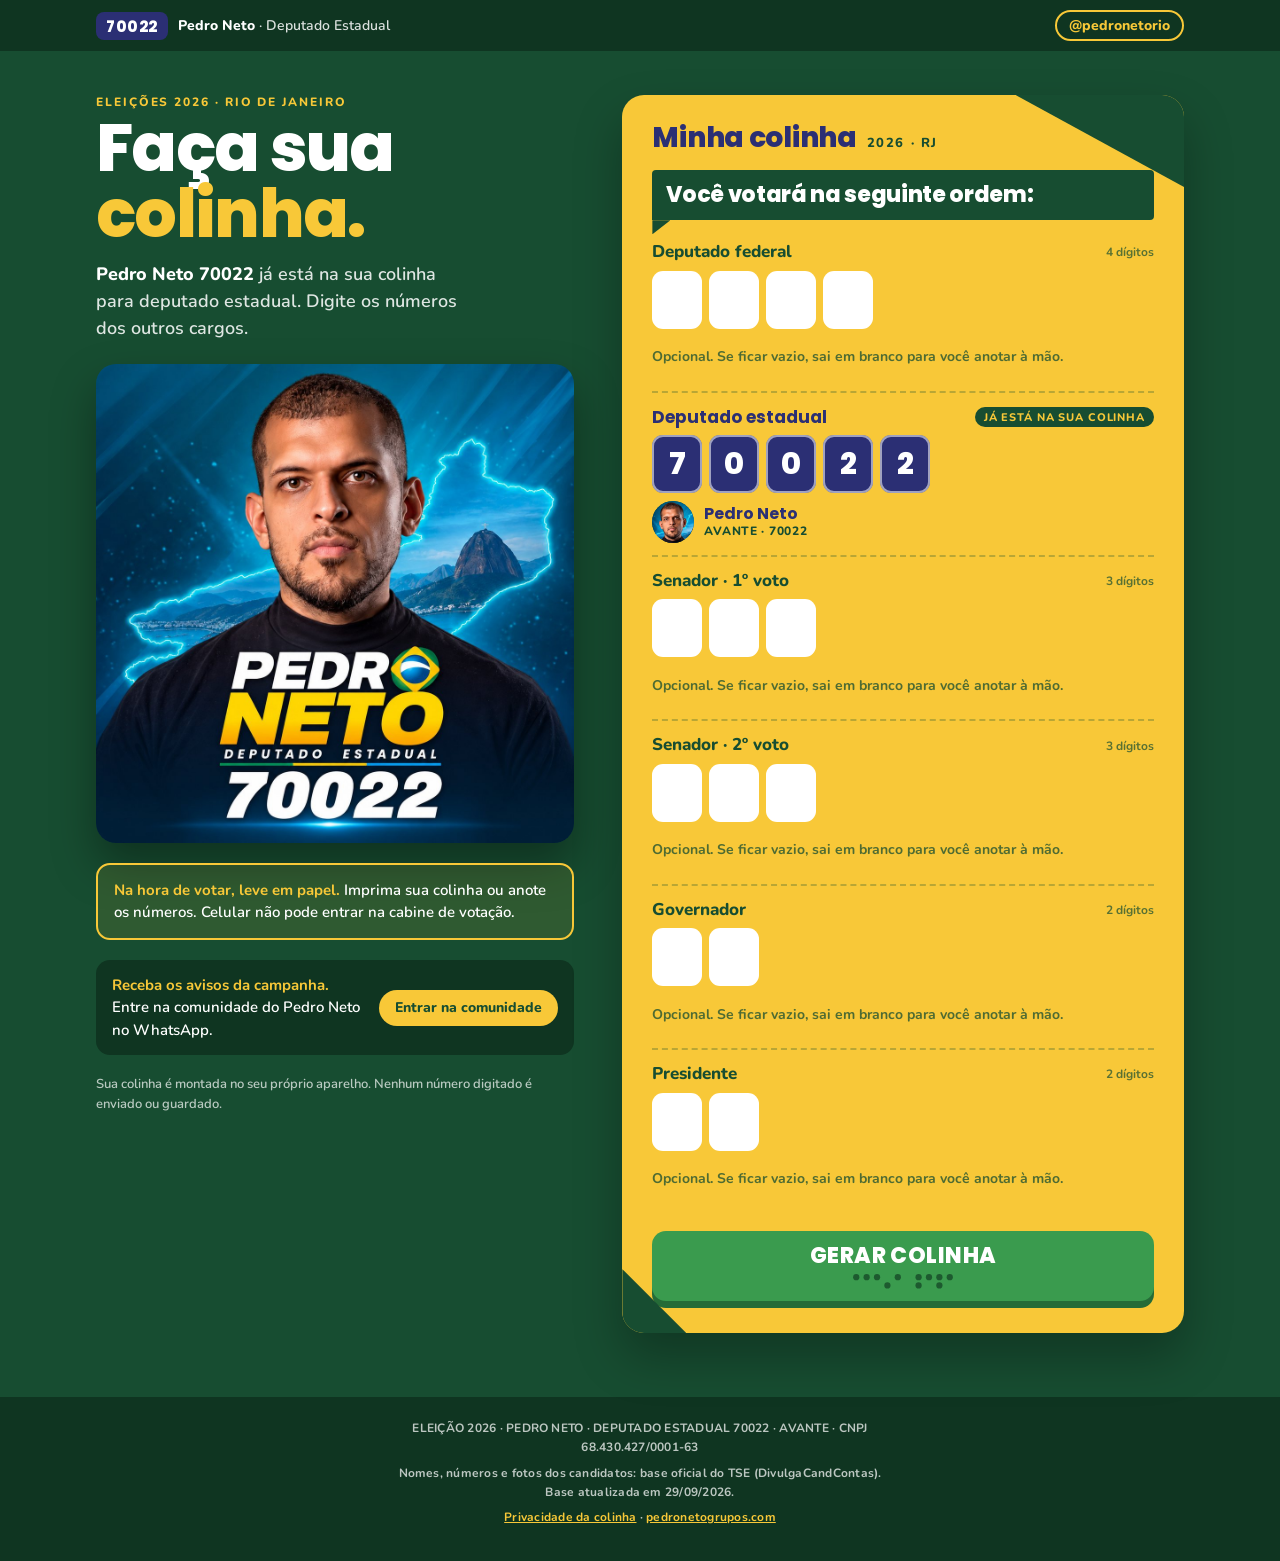
==== index.html @ 3015a1ef "Rename colinha.html to index.html" ====
<!doctype html>
<html lang="pt-BR">
<head>
<meta charset="utf-8">
<meta name="viewport" content="width=device-width, initial-scale=1, viewport-fit=cover">
<title>Colinha do Pedro Neto · 70022</title>
<meta name="description" content="Monte sua colinha para votar no Rio de Janeiro: Pedro Neto 70022 para Deputado Estadual. Digite os outros números, gere a colinha e leve no papel.">
<meta name="theme-color" content="#174d31">
<link rel="canonical" href="https://www.pedronetogrupos.com/colinha">
<meta property="og:type" content="website">
<meta property="og:url" content="https://www.pedronetogrupos.com/colinha">
<meta property="og:title" content="Colinha do Pedro Neto · 70022">
<meta property="og:description" content="Faça sua colinha. Pedro Neto 70022 para Deputado Estadual.">
<meta property="og:image" content="https://www.pedronetogrupos.com/colinha-capa.jpg">
<meta name="twitter:card" content="summary_large_image">
<link rel="icon" href="/colinha-pedro-neto.jpg">
<link rel="stylesheet" href="/colinha-style.css">
</head>
<body>
<!--CORPO-->
<header class="topo">
  <div class="topo-in">
    <a class="topo-marca" href="https://www.pedronetogrupos.com/">
      <span class="topo-num">70022</span>
      <span class="topo-nome"><strong>Pedro Neto</strong> · Deputado Estadual</span>
    </a>
    <a class="topo-insta" id="link-insta" href="#" target="_blank" rel="noopener" hidden>Instagram</a>
  </div>
</header>

<main class="pagina">
  <section class="hero">
    <div class="hero-texto">
      <p class="sobre">Eleições 2026 · Rio de Janeiro</p>
      <h1>Faça sua <em>colinha.</em></h1>
      <p class="lead"><strong>Pedro Neto 70022</strong> já está na sua colinha para deputado estadual. Digite os números dos outros cargos.</p>
    </div>
    <figure class="capa">
      <img src="/colinha-capa.jpg" width="1080" height="1080" alt="Pedro Neto, candidato a Deputado Estadual pelo Rio de Janeiro, número 70022">
    </figure>
  </section>

  <section class="colinha-form" aria-labelledby="titulo-form">
    <div class="cf-cab">
      <h2 id="titulo-form">Minha colinha</h2>
      <span class="cf-ano">2026 · RJ</span>
    </div>
    <p class="faixa">Você votará na seguinte ordem:</p>

    <form id="form" novalidate autocomplete="off">
      <div id="linhas" class="linhas"></div>
      <button type="submit" class="btn-confirma" id="btn-gerar">
        <span class="bc-txt">Gerar colinha</span>
        <span class="bc-braille" aria-hidden="true"></span>
      </button>
    </form>
  </section>

  <aside class="aviso">
    <p><strong>Na hora de votar, leve em papel.</strong> Imprima sua colinha ou anote os números. Celular não pode entrar na cabine de votação.</p>
  </aside>
  <aside class="comunidade">
    <p><strong>Receba os avisos da campanha.</strong> Entre na comunidade do Pedro Neto no WhatsApp.</p>
    <a class="btn-comunidade" href="https://www.pedronetogrupos.com/#entrar">Entrar na comunidade</a>
  </aside>
  <p class="privacidade">Sua colinha é montada no seu próprio aparelho. Nenhum número digitado é enviado ou guardado.</p>
</main>

<footer class="rodape">
  <p>ELEIÇÃO 2026 · PEDRO NETO · DEPUTADO ESTADUAL 70022 · AVANTE · CNPJ 68.430.427/0001-63</p>
  <p>Nomes, números e fotos dos candidatos: base oficial do TSE (DivulgaCandContas). <span id="base-data"></span></p>
  <p><a href="/colinha-privacidade.html" id="link-priv">Privacidade da colinha</a> · <a href="https://www.pedronetogrupos.com/">pedronetogrupos.com</a></p>
</footer>

<div class="modal" id="modal" hidden>
  <div class="modal-fundo" data-fechar></div>
  <div class="modal-caixa" role="dialog" aria-modal="true" aria-labelledby="modal-titulo">
    <div class="modal-cab">
      <h2 id="modal-titulo">Sua colinha está pronta</h2>
      <button type="button" class="modal-x" data-fechar aria-label="Fechar">×</button>
    </div>
    <div class="modal-img">
      <img id="img-colinha" alt="Sua colinha de votação com os candidatos escolhidos">
    </div>
    <div class="modal-acoes">
      <button type="button" class="acao acao-principal" id="btn-compartilhar">Compartilhar colinha</button>
      <button type="button" class="acao" id="btn-baixar">Baixar</button>
      <button type="button" class="acao" id="btn-imprimir">Imprimir</button>
      <button type="button" class="acao" id="btn-link">Copiar link</button>
      <button type="button" class="acao acao-sec" id="btn-editar" data-fechar>Editar colinha</button>
    </div>
    <p class="modal-msg" id="modal-msg" role="status"></p>
  </div>
</div>

<div id="impressao" aria-hidden="true"><img id="img-impressao" alt=""></div>
<!--/CORPO-->
<script src="/colinha-config.js"></script>
<script src="/colinha-app.js"></script>
</body>
</html>
---- colinha-style.css ----
/* Layout: página verde-bandeira; o formulário é a própria colinha amarela (mesmas cores da colinha impressa). */
:root {
  --amarelo: #f8c838;
  --verde: #174d31;
  --verde-escuro: #0f3521;
  --marinho: #2b2f74;
  --confirma: #3a9b4e;
  --confirma-sombra: #256b37;
  --braille: #1d5a2f;
  --branco: #ffffff;
  --alerta: #8f1d0c;
  --papel: #fffdf4;
  --tinta: #1f2e25;
  --linha: rgba(23, 77, 49, .16);
  --fonte-display: "Poppins", "Montserrat", "Segoe UI", system-ui, sans-serif;
  --fonte-texto: "Nunito", "Segoe UI", system-ui, -apple-system, sans-serif;
  color-scheme: light;
}

@font-face { font-family: "Poppins"; font-style: normal; font-weight: 600; font-display: swap; src: url("[data-uri]") format("woff2"); }
@font-face { font-family: "Poppins"; font-style: normal; font-weight: 700; font-display: swap; src: url("[data-uri]") format("woff2"); }
@font-face { font-family: "Poppins"; font-style: normal; font-weight: 800; font-display: swap; src: url("[data-uri]") format("woff2"); }
@font-face { font-family: "Nunito"; font-style: normal; font-weight: 600; font-display: swap; src: url("[data-uri]") format("woff2"); }
@font-face { font-family: "Nunito"; font-style: normal; font-weight: 700; font-display: swap; src: url("[data-uri]") format("woff2"); }
@font-face { font-family: "Nunito"; font-style: normal; font-weight: 800; font-display: swap; src: url("[data-uri]") format("woff2"); }

* { box-sizing: border-box; }
html { -webkit-text-size-adjust: 100%; }
body {
  margin: 0;
  background: var(--verde);
  color: var(--branco);
  font: 600 16px/1.5 var(--fonte-texto);
}
img { max-width: 100%; display: block; }
[hidden] { display: none !important; }

/* Topo */
.topo { background: var(--verde-escuro); }
.topo-in {
  max-width: 1120px; margin: 0 auto;
  display: flex; align-items: center; gap: 10px;
  padding: 10px 16px;
}
.topo-marca { display: flex; align-items: center; gap: 10px; color: inherit; text-decoration: none; min-width: 0; }
.topo-marca:focus-visible { outline: 3px solid var(--amarelo); outline-offset: 3px; border-radius: 8px; }
.topo-num {
  background: var(--marinho); color: var(--branco);
  font: 800 15px/1 var(--fonte-display); letter-spacing: .04em;
  padding: 7px 10px 6px; border-radius: 8px;
}
.topo-nome { font-size: 14px; color: rgba(255,255,255,.85); }
.topo-nome strong { color: var(--branco); font-weight: 800; }
.topo-insta {
  margin-left: auto; color: var(--amarelo); font-weight: 800; font-size: 14px;
  text-decoration: none; border: 2px solid var(--amarelo); border-radius: 999px; padding: 3px 12px;
}

/* Página */
.pagina {
  max-width: 1120px; margin: 0 auto;
  padding-inline: 16px; padding-block: 28px 40px;
  display: grid; grid-template-columns: minmax(0, 1fr); gap: 24px;
}
@media (min-width: 920px) {
  .pagina {
    grid-template-columns: minmax(0, .92fr) minmax(0, 1.08fr);
    grid-template-areas: "hero form" "aviso form" "comu form" "priv form";
    grid-template-rows: auto auto auto 1fr;
    align-items: start; column-gap: 48px; row-gap: 20px; padding-block: 44px 64px;
  }
  .hero { grid-area: hero; }
  .colinha-form { grid-area: form; }
  .aviso { grid-area: aviso; }
  .comunidade { grid-area: comu; }
  .privacidade { grid-area: priv; }
}

.hero { display: grid; gap: 22px; }
.sobre {
  margin: 0 0 6px; color: var(--amarelo);
  font: 800 12px/1.2 var(--fonte-texto); letter-spacing: .16em; text-transform: uppercase;
}
.hero h1 {
  margin: 0; font: 800 clamp(42px, 10vw, 66px)/1 var(--fonte-display);
  letter-spacing: -.025em; text-wrap: balance;
}
.hero h1 em { font-style: normal; color: var(--amarelo); }
.lead { margin: 14px 0 0; font-size: 18px; color: rgba(255,255,255,.86); max-width: 34ch; }
.lead strong { color: var(--branco); font-weight: 800; }
.capa { margin: 0; }
.capa img {
  width: 100%; max-width: 520px; height: auto; aspect-ratio: 1;
  border-radius: 20px; box-shadow: 0 22px 44px rgba(0,0,0,.35);
}

/* Formulário = colinha */
.colinha-form {
  position: relative; overflow: hidden;
  background: var(--amarelo); color: var(--verde);
  border-radius: 22px; padding: 22px 18px 26px;
  box-shadow: 0 24px 48px rgba(0,0,0,.28);
}
.colinha-form::before, .colinha-form::after {
  content: ""; position: absolute; background: var(--verde); pointer-events: none;
}
.colinha-form::before { top: 0; right: 0; width: 30%; height: 92px; clip-path: polygon(0 0, 100% 0, 100% 100%); }
.colinha-form::after { bottom: 0; left: 0; width: 64px; height: 64px; clip-path: polygon(0 0, 0 100%, 100% 100%); }
@media (min-width: 520px) { .colinha-form { padding: 28px 30px 32px; } }

.cf-cab { display: flex; align-items: baseline; column-gap: 10px; row-gap: 2px; flex-wrap: wrap; position: relative; padding-right: 26%; }
.cf-cab h2 { margin: 0; color: var(--marinho); font: 800 28px/1.1 var(--fonte-display); letter-spacing: -.01em; }
.cf-ano { font: 800 13px/1 var(--fonte-texto); letter-spacing: .12em; text-transform: uppercase; }

.faixa {
  position: relative; margin: 16px 0 18px;
  background: var(--verde); color: var(--branco);
  font: 800 clamp(15px, 4.1vw, 22px)/1.2 var(--fonte-display); letter-spacing: -.015em;
  padding: 12px 14px; border-radius: 4px 4px 4px 0;
}
.faixa::after {
  content: ""; position: absolute; left: 0; top: 100%;
  width: 18px; height: 14px; background: var(--verde);
  clip-path: polygon(0 0, 100% 0, 0 100%);
}

.linhas { display: grid; }
.linha { padding: 14px 0 12px; border-top: 2px dashed rgba(23,77,49,.28); display: grid; gap: 8px; }
.linha:first-child { border-top: 0; padding-top: 4px; }
.linha-topo { display: flex; align-items: center; justify-content: space-between; gap: 10px; flex-wrap: wrap; }
.linha-topo label, .linha-topo .rotulo { font: 800 17px/1.2 var(--fonte-texto); color: var(--verde); }
.linha.fixa .rotulo { color: var(--marinho); font-family: var(--fonte-display); font-weight: 700; }
.dig { font-size: 12px; font-weight: 700; opacity: .7; }

.caixas-linha { display: flex; align-items: center; gap: 10px; }
.caixas { position: relative; display: inline-flex; gap: 7px; }
.cx {
  width: clamp(40px, 12vw, 50px); aspect-ratio: 50 / 58; border-radius: 11px;
  background: var(--branco); color: var(--verde);
  display: grid; place-items: center;
  font: 800 clamp(24px, 7vw, 30px)/1 var(--fonte-display);
  transition: box-shadow .12s ease;
}
.caixas input {
  position: absolute; inset: 0; width: 100%; height: 100%;
  opacity: 0; border: 0; padding: 0; margin: 0; font-size: 16px;
  color: transparent; background: transparent; caret-color: transparent; cursor: text;
}
.caixas:focus-within .cx.atual { box-shadow: 0 0 0 3px var(--marinho); }
.caixas.fixas .cx { background: var(--marinho); color: var(--branco); box-shadow: inset 0 0 0 2px rgba(255,255,255,.55); }
.linha.erro .cx { box-shadow: 0 0 0 2px var(--alerta); }

.limpar {
  width: 34px; height: 34px; border-radius: 50%; border: 2px solid rgba(23,77,49,.35);
  background: transparent; color: var(--verde); font: 800 20px/1 var(--fonte-display); cursor: pointer;
  display: grid; place-items: center; padding: 0 0 2px;
}
.limpar:hover { background: rgba(23,77,49,.1); }
.limpar:focus-visible, .btn-confirma:focus-visible, .acao:focus-visible, .modal-x:focus-visible, .topo-insta:focus-visible {
  outline: 3px solid var(--marinho); outline-offset: 2px;
}

.resultado { display: flex; align-items: center; gap: 10px; min-height: 42px; font-size: 14px; line-height: 1.35; min-width: 0; }
.res-dica { opacity: .75; font-weight: 700; }
.res-erro { color: var(--alerta); font-weight: 800; }
.res-foto {
  position: relative; flex: none; width: 42px; height: 42px; border-radius: 50%; overflow: hidden;
  background: var(--verde); color: var(--amarelo); display: grid; place-items: center;
  font: 800 14px/1 var(--fonte-display);
}
.res-foto img { position: absolute; inset: 0; width: 100%; height: 100%; object-fit: cover; }
.res-txt { display: flex; flex-direction: column; min-width: 0; }
.res-nome { font: 700 16px/1.2 var(--fonte-display); color: var(--marinho); }
.res-partido { font-weight: 800; font-size: 12px; letter-spacing: .06em; text-transform: uppercase; }
.tag {
  display: inline-block; background: var(--verde); color: var(--amarelo);
  font: 800 11px/1 var(--fonte-texto); letter-spacing: .08em; text-transform: uppercase;
  padding: 5px 9px 4px; border-radius: 999px; white-space: nowrap;
}
.tag.alerta { background: var(--alerta); color: var(--branco); }
.res-txt .tag { margin-top: 4px; align-self: flex-start; }

.btn-confirma {
  position: relative; margin-top: 18px; width: 100%;
  display: flex; flex-direction: column; align-items: center; gap: 6px;
  background: var(--confirma); color: var(--branco);
  border: 0; border-radius: 14px; padding: 14px 16px 12px;
  box-shadow: 0 7px 0 var(--confirma-sombra);
  font: 800 22px/1 var(--fonte-display); letter-spacing: .02em; text-transform: uppercase;
  cursor: pointer; transition: transform .08s ease, box-shadow .08s ease;
}
.btn-confirma:hover { filter: brightness(1.05); }
.btn-confirma:active { transform: translateY(5px); box-shadow: 0 2px 0 var(--confirma-sombra); }
.btn-confirma[disabled] { opacity: .7; cursor: progress; }
.bc-braille svg { display: block; width: 104px; height: auto; }
.form-msg { margin: 16px 0 0; color: var(--alerta); font-weight: 800; font-size: 14px; }

.aviso {
  border: 2px solid var(--amarelo); border-radius: 14px; padding: 14px 16px;
  background: rgba(248,200,56,.1); font-size: 15px;
}
.aviso p { margin: 0; }
.aviso strong { color: var(--amarelo); }
.privacidade { margin: 0; color: rgba(255,255,255,.7); font-size: 13px; }

.comunidade {
  display: flex; flex-wrap: wrap; align-items: center; justify-content: space-between; gap: 12px 16px;
  background: var(--verde-escuro); border-radius: 14px; padding: 14px 16px;
}
.comunidade p { margin: 0; font-size: 15px; flex: 1 1 220px; min-width: 0; }
.comunidade strong { color: var(--amarelo); }
.btn-comunidade {
  flex: none; background: var(--amarelo); color: var(--verde);
  font: 800 14px/1 var(--fonte-texto); text-decoration: none;
  padding: 11px 16px; border-radius: 999px;
}
.btn-comunidade:hover { filter: brightness(1.05); }
.btn-comunidade:focus-visible { outline: 3px solid var(--branco); outline-offset: 2px; }

.rodape {
  background: var(--verde-escuro); color: rgba(255,255,255,.72);
  padding-inline: 16px; padding-block: 22px 28px; text-align: center;
  font: 700 12px/1.6 var(--fonte-texto); letter-spacing: .02em;
}
.rodape p { margin: 0 auto 6px; max-width: 70ch; }
.rodape a { color: var(--amarelo); }

/* Modal */
.modal { position: fixed; inset: 0; z-index: 50; display: grid; place-items: center; padding: 16px; }
.modal-fundo { position: absolute; inset: 0; background: rgba(6,24,14,.78); }
.modal-caixa {
  position: relative; width: min(520px, 100%); max-height: 100%; overflow: auto;
  background: var(--amarelo); color: var(--verde); border-radius: 20px; padding: 16px 16px 18px;
  box-shadow: 0 30px 60px rgba(0,0,0,.45);
}
.modal-cab { display: flex; align-items: center; justify-content: space-between; gap: 12px; margin-bottom: 12px; }
.modal-cab h2 { margin: 0; font: 800 21px/1.2 var(--fonte-display); color: var(--marinho); }
.modal-x {
  flex: none; width: 38px; height: 38px; border-radius: 50%; border: 0; cursor: pointer;
  background: var(--verde); color: var(--branco); font: 700 24px/1 var(--fonte-display); padding-bottom: 3px;
}
.modal-img img {
  margin: 0 auto; width: auto; height: auto; max-width: 100%; max-height: min(58vh, 620px);
  border-radius: 8px; box-shadow: 0 10px 26px rgba(0,0,0,.28); background: var(--branco);
}
.modal-acoes { display: grid; grid-template-columns: 1fr 1fr; gap: 10px; margin-top: 16px; }
.acao {
  border: 0; border-radius: 12px; padding: 13px 12px; cursor: pointer;
  background: var(--verde); color: var(--branco); font: 800 15px/1.1 var(--fonte-texto);
}
.acao-principal { grid-column: 1 / -1; background: var(--confirma); box-shadow: 0 5px 0 var(--confirma-sombra); font-size: 17px; }
.acao-sec { background: transparent; color: var(--verde); box-shadow: inset 0 0 0 2px var(--verde); }
.acao-larga { grid-column: 1 / -1; }
.modal-msg { margin: 12px 0 0; min-height: 1.4em; font-weight: 800; font-size: 14px; text-align: center; }

/* Política de privacidade */
.politica {
  max-width: 820px; margin: 0 auto;
  padding-inline: 16px; padding-block: 26px 44px;
  display: grid; gap: 22px;
}
.pol-cab h1 {
  margin: 0; color: var(--branco);
  font: 800 clamp(34px, 8vw, 54px)/1.05 var(--fonte-display); letter-spacing: -.02em; text-wrap: balance;
}
.pol-data { margin: 10px 0 0; color: rgba(255,255,255,.75); font-size: 14px; }
.pol-voltar {
  display: inline-block; margin-bottom: 18px;
  color: var(--amarelo); font-weight: 800; font-size: 14px; text-decoration: none;
}
.pol-voltar:hover { text-decoration: underline; }
.pol-voltar:focus-visible, .pol-texto a:focus-visible { outline: 3px solid var(--amarelo); outline-offset: 2px; border-radius: 4px; }
.pol-fim { margin: 0; }
.pol-fim .pol-voltar { margin: 0; }

.pol-resumo {
  position: relative; overflow: hidden;
  background: var(--amarelo); color: var(--verde);
  border-radius: 18px; padding: 20px 20px 18px;
}
.pol-resumo::before {
  content: ""; position: absolute; top: 0; right: 0; width: 22%; height: 64px;
  background: var(--verde); clip-path: polygon(0 0, 100% 0, 100% 100%);
}
.pol-resumo h2 { position: relative; margin: 0 0 12px; font: 800 21px/1.2 var(--fonte-display); color: var(--marinho); }
.pol-resumo ul { margin: 0; padding: 0; list-style: none; display: grid; gap: 12px; }
.pol-resumo li { position: relative; padding-left: 32px; font-size: 15.5px; line-height: 1.45; }
.pol-resumo li::before {
  content: "✓"; position: absolute; left: 0; top: .1em;
  width: 22px; height: 22px; border-radius: 7px;
  background: var(--confirma); color: var(--branco);
  font: 800 13px/22px var(--fonte-display); text-align: center;
}
.pol-resumo strong { color: var(--marinho); }
@media (min-width: 640px) { .pol-resumo { padding: 24px 28px 22px; } }

.pol-texto { background: var(--papel); color: var(--tinta); border-radius: 18px; padding: 4px 20px 18px; }
@media (min-width: 640px) { .pol-texto { padding: 10px 36px 26px; } }
.pol-texto section { padding-block: 20px 8px; border-top: 1px solid var(--linha); scroll-margin-top: 16px; }
.pol-texto section:first-child { border-top: 0; }
.pol-texto h2 {
  display: flex; align-items: center; gap: 12px; margin: 0 0 12px;
  font: 700 20px/1.25 var(--fonte-display); color: var(--marinho); text-wrap: balance;
}
.pol-n {
  flex: none; width: 30px; height: 30px; border-radius: 8px;
  background: var(--marinho); color: var(--branco);
  display: grid; place-items: center; font: 800 14px/1 var(--fonte-display);
}
.pol-texto h3 {
  margin: 16px 0 6px; color: var(--verde);
  font: 800 13px/1.3 var(--fonte-texto); letter-spacing: .08em; text-transform: uppercase;
}
.pol-texto p, .pol-texto li { font: 600 16px/1.6 var(--fonte-texto); max-width: 68ch; }
.pol-texto p { margin: 0 0 12px; }
.pol-texto ul { margin: 0 0 12px; padding-left: 1.2em; display: grid; gap: 6px; }
.pol-texto li::marker { color: var(--confirma); }
.pol-texto strong { font-weight: 800; }
.pol-texto a {
  color: var(--marinho); font-weight: 800;
  text-decoration-thickness: 2px; text-underline-offset: 3px; overflow-wrap: anywhere;
}
.pol-texto code { font: 700 .95em ui-monospace, "SFMono-Regular", Menlo, monospace; background: rgba(23,77,49,.1); padding: 1px 6px; border-radius: 5px; }
@media (min-width: 640px) { .pol-texto .pol-lista-dupla { grid-template-columns: 1fr 1fr; column-gap: 32px; } }

.pol-bases { display: grid; gap: 12px; grid-template-columns: minmax(0, 1fr); margin-bottom: 12px; }
@media (min-width: 720px) { .pol-bases { grid-template-columns: repeat(3, minmax(0, 1fr)); } }
.pol-base { background: var(--branco); border: 2px solid var(--linha); border-radius: 14px; padding: 14px 14px 4px; min-width: 0; }
.pol-texto .pol-base p { font-size: 14.5px; line-height: 1.5; margin: 0 0 10px; }
.pol-texto .pol-base-o { font: 700 16px/1.3 var(--fonte-display); color: var(--verde); }
.pol-texto .pol-legal { font-size: 13px; color: rgba(31,46,37,.7); margin-top: 8px; }

#impressao { display: none; }

@media (prefers-reduced-motion: reduce) {
  * { transition: none !important; }
}

/* Impressão: só a colinha, 5 x 9 cm, com linha de corte */
@page { size: A4 portrait; margin: 15mm; }
@media print {
  body:not(.pg-politica) { background: #fff; }
  body:not(.pg-politica) > *:not(#impressao) { display: none !important; }
  #impressao { display: block !important; }
  #impressao img { width: 50mm; height: 90mm; outline: .3mm dashed #888; outline-offset: 1.5mm; }
}
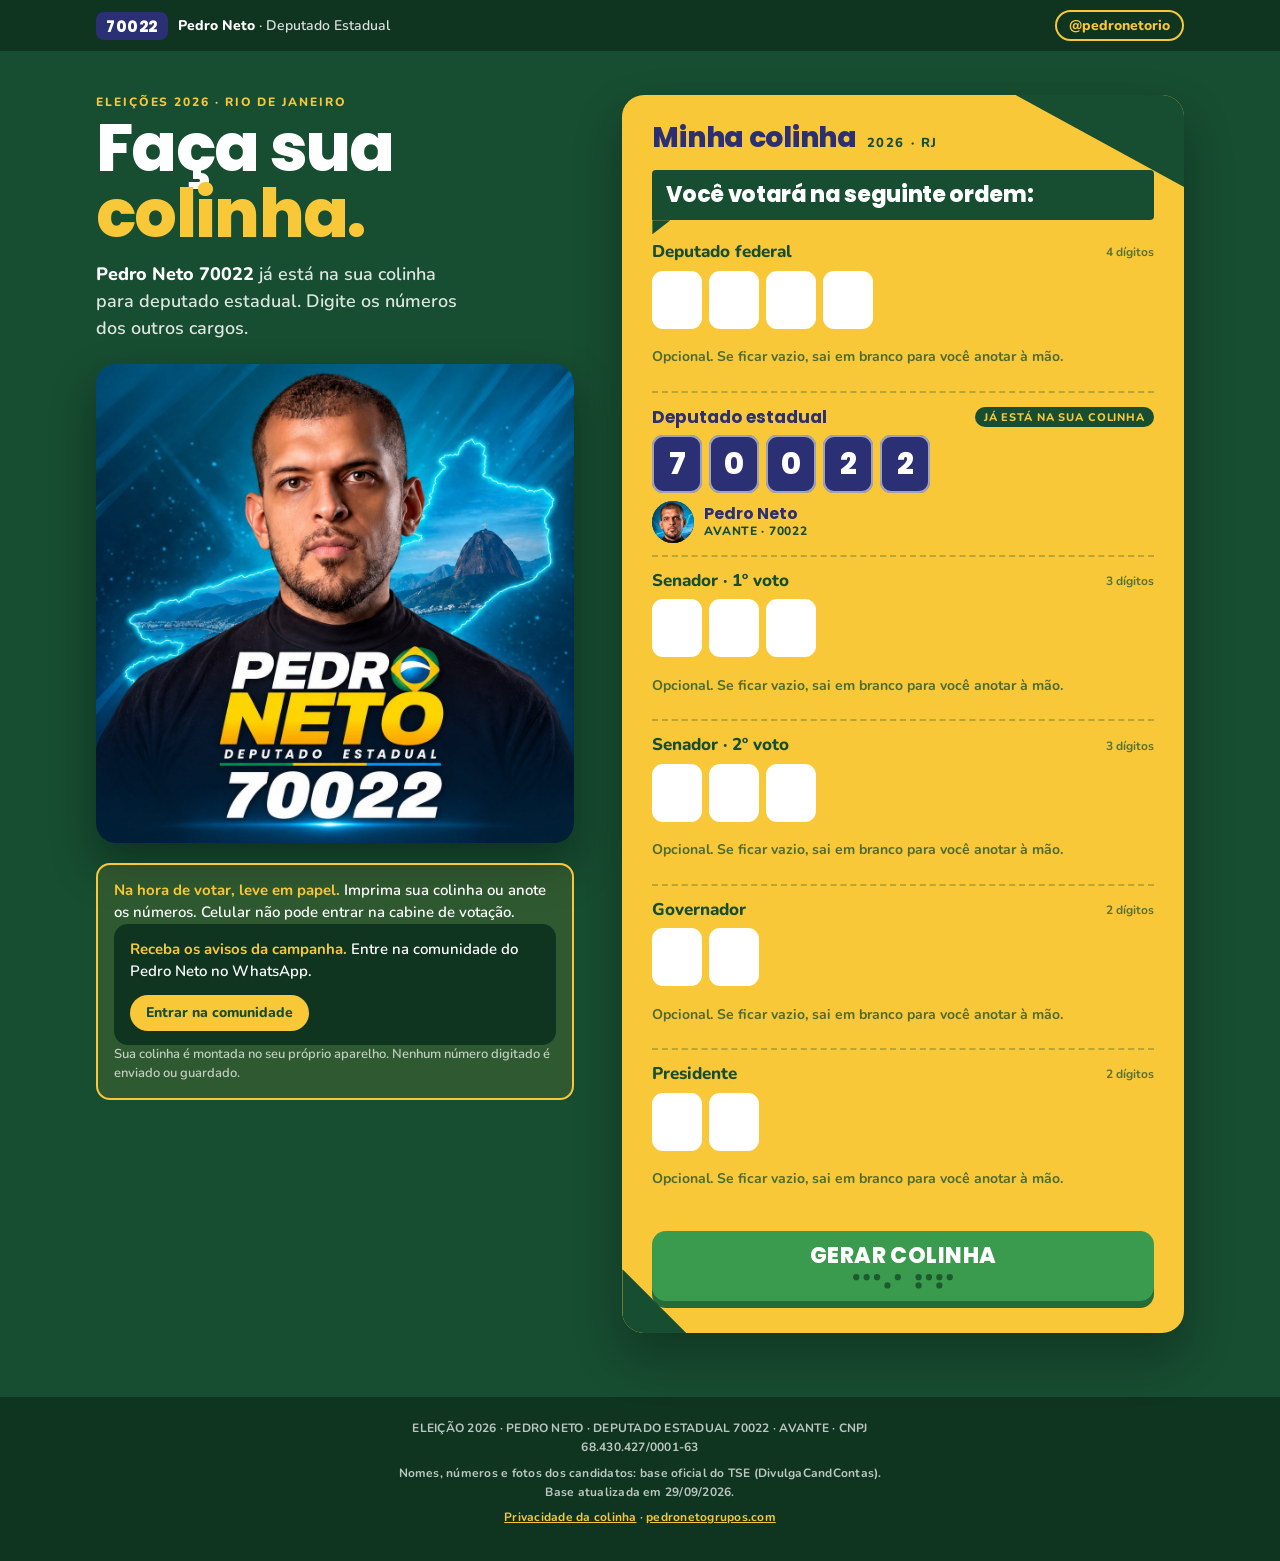
==== commit 89773e84: "Update index.html" ====
--- a/index.html
+++ b/index.html
@@ -14,7 +14,7 @@
 <meta property="og:image" content="https://www.pedronetogrupos.com/colinha-capa.jpg">
 <meta name="twitter:card" content="summary_large_image">
 <link rel="icon" href="/colinha-pedro-neto.jpg">
-<link rel="stylesheet" href="/colinha-style.css">
+<link rel="stylesheet" href="/style.css">
 </head>
 <body>
 <!--CORPO-->
@@ -58,12 +58,11 @@
 
   <aside class="aviso">
     <p><strong>Na hora de votar, leve em papel.</strong> Imprima sua colinha ou anote os números. Celular não pode entrar na cabine de votação.</p>
-  </aside>
-  <aside class="comunidade">
-    <p><strong>Receba os avisos da campanha.</strong> Entre na comunidade do Pedro Neto no WhatsApp.</p>
-    <a class="btn-comunidade" href="https://www.pedronetogrupos.com/#entrar">Entrar na comunidade</a>
-  </aside>
-  <p class="privacidade">Sua colinha é montada no seu próprio aparelho. Nenhum número digitado é enviado ou guardado.</p>
+    <aside class="comunidade">
+  <p><strong>Receba os avisos da campanha.</strong> Entre na comunidade do Pedro Neto no WhatsApp.</p>
+  <a class="btn-comunidade" href="https://chat.whatsapp.com/CNJnfIcoG7zHifPl9tbJ41" target="_blank" rel="noopener">Entrar na comunidade</a>
+</aside>
+<p class="privacidade">Sua colinha é montada no seu próprio aparelho. Nenhum número digitado é enviado ou guardado.</p>
 </main>
 
 <footer class="rodape">
--- a/style.css
+++ b/style.css
@@ -0,0 +1,346 @@
+/* Layout: página verde-bandeira; o formulário é a própria colinha amarela (mesmas cores da colinha impressa). */
+:root {
+  --amarelo: #f8c838;
+  --verde: #174d31;
+  --verde-escuro: #0f3521;
+  --marinho: #2b2f74;
+  --confirma: #3a9b4e;
+  --confirma-sombra: #256b37;
+  --braille: #1d5a2f;
+  --branco: #ffffff;
+  --alerta: #8f1d0c;
+  --papel: #fffdf4;
+  --tinta: #1f2e25;
+  --linha: rgba(23, 77, 49, .16);
+  --fonte-display: "Poppins", "Montserrat", "Segoe UI", system-ui, sans-serif;
+  --fonte-texto: "Nunito", "Segoe UI", system-ui, -apple-system, sans-serif;
+  color-scheme: light;
+}
+
+@font-face { font-family: "Poppins"; font-style: normal; font-weight: 600; font-display: swap; src: url("[data-uri]") format("woff2"); }
+@font-face { font-family: "Poppins"; font-style: normal; font-weight: 700; font-display: swap; src: url("[data-uri]") format("woff2"); }
+@font-face { font-family: "Poppins"; font-style: normal; font-weight: 800; font-display: swap; src: url("[data-uri]") format("woff2"); }
+@font-face { font-family: "Nunito"; font-style: normal; font-weight: 600; font-display: swap; src: url("[data-uri]") format("woff2"); }
+@font-face { font-family: "Nunito"; font-style: normal; font-weight: 700; font-display: swap; src: url("[data-uri]") format("woff2"); }
+@font-face { font-family: "Nunito"; font-style: normal; font-weight: 800; font-display: swap; src: url("[data-uri]") format("woff2"); }
+
+* { box-sizing: border-box; }
+html { -webkit-text-size-adjust: 100%; }
+body {
+  margin: 0;
+  background: var(--verde);
+  color: var(--branco);
+  font: 600 16px/1.5 var(--fonte-texto);
+}
+img { max-width: 100%; display: block; }
+[hidden] { display: none !important; }
+
+/* Topo */
+.topo { background: var(--verde-escuro); }
+.topo-in {
+  max-width: 1120px; margin: 0 auto;
+  display: flex; align-items: center; gap: 10px;
+  padding: 10px 16px;
+}
+.topo-marca { display: flex; align-items: center; gap: 10px; color: inherit; text-decoration: none; min-width: 0; }
+.topo-marca:focus-visible { outline: 3px solid var(--amarelo); outline-offset: 3px; border-radius: 8px; }
+.topo-num {
+  background: var(--marinho); color: var(--branco);
+  font: 800 15px/1 var(--fonte-display); letter-spacing: .04em;
+  padding: 7px 10px 6px; border-radius: 8px;
+}
+.topo-nome { font-size: 14px; color: rgba(255,255,255,.85); }
+.topo-nome strong { color: var(--branco); font-weight: 800; }
+.topo-insta {
+  margin-left: auto; color: var(--amarelo); font-weight: 800; font-size: 14px;
+  text-decoration: none; border: 2px solid var(--amarelo); border-radius: 999px; padding: 3px 12px;
+}
+
+/* Página */
+.pagina {
+  max-width: 1120px; margin: 0 auto;
+  padding-inline: 16px; padding-block: 28px 40px;
+  display: grid; grid-template-columns: minmax(0, 1fr); gap: 24px;
+}
+@media (min-width: 920px) {
+  .pagina {
+    grid-template-columns: minmax(0, .92fr) minmax(0, 1.08fr);
+    grid-template-areas: "hero form" "aviso form" "comu form" "priv form";
+    grid-template-rows: auto auto auto 1fr;
+    align-items: start; column-gap: 48px; row-gap: 20px; padding-block: 44px 64px;
+  }
+  .hero { grid-area: hero; }
+  .colinha-form { grid-area: form; }
+  .aviso { grid-area: aviso; }
+  .comunidade { grid-area: comu; }
+  .privacidade { grid-area: priv; }
+}
+
+.hero { display: grid; gap: 22px; }
+.sobre {
+  margin: 0 0 6px; color: var(--amarelo);
+  font: 800 12px/1.2 var(--fonte-texto); letter-spacing: .16em; text-transform: uppercase;
+}
+.hero h1 {
+  margin: 0; font: 800 clamp(42px, 10vw, 66px)/1 var(--fonte-display);
+  letter-spacing: -.025em; text-wrap: balance;
+}
+.hero h1 em { font-style: normal; color: var(--amarelo); }
+.lead { margin: 14px 0 0; font-size: 18px; color: rgba(255,255,255,.86); max-width: 34ch; }
+.lead strong { color: var(--branco); font-weight: 800; }
+.capa { margin: 0; }
+.capa img {
+  width: 100%; max-width: 520px; height: auto; aspect-ratio: 1;
+  border-radius: 20px; box-shadow: 0 22px 44px rgba(0,0,0,.35);
+}
+
+/* Formulário = colinha */
+.colinha-form {
+  position: relative; overflow: hidden;
+  background: var(--amarelo); color: var(--verde);
+  border-radius: 22px; padding: 22px 18px 26px;
+  box-shadow: 0 24px 48px rgba(0,0,0,.28);
+}
+.colinha-form::before, .colinha-form::after {
+  content: ""; position: absolute; background: var(--verde); pointer-events: none;
+}
+.colinha-form::before { top: 0; right: 0; width: 30%; height: 92px; clip-path: polygon(0 0, 100% 0, 100% 100%); }
+.colinha-form::after { bottom: 0; left: 0; width: 64px; height: 64px; clip-path: polygon(0 0, 0 100%, 100% 100%); }
+@media (min-width: 520px) { .colinha-form { padding: 28px 30px 32px; } }
+
+.cf-cab { display: flex; align-items: baseline; column-gap: 10px; row-gap: 2px; flex-wrap: wrap; position: relative; padding-right: 26%; }
+.cf-cab h2 { margin: 0; color: var(--marinho); font: 800 28px/1.1 var(--fonte-display); letter-spacing: -.01em; }
+.cf-ano { font: 800 13px/1 var(--fonte-texto); letter-spacing: .12em; text-transform: uppercase; }
+
+.faixa {
+  position: relative; margin: 16px 0 18px;
+  background: var(--verde); color: var(--branco);
+  font: 800 clamp(15px, 4.1vw, 22px)/1.2 var(--fonte-display); letter-spacing: -.015em;
+  padding: 12px 14px; border-radius: 4px 4px 4px 0;
+}
+.faixa::after {
+  content: ""; position: absolute; left: 0; top: 100%;
+  width: 18px; height: 14px; background: var(--verde);
+  clip-path: polygon(0 0, 100% 0, 0 100%);
+}
+
+.linhas { display: grid; }
+.linha { padding: 14px 0 12px; border-top: 2px dashed rgba(23,77,49,.28); display: grid; gap: 8px; }
+.linha:first-child { border-top: 0; padding-top: 4px; }
+.linha-topo { display: flex; align-items: center; justify-content: space-between; gap: 10px; flex-wrap: wrap; }
+.linha-topo label, .linha-topo .rotulo { font: 800 17px/1.2 var(--fonte-texto); color: var(--verde); }
+.linha.fixa .rotulo { color: var(--marinho); font-family: var(--fonte-display); font-weight: 700; }
+.dig { font-size: 12px; font-weight: 700; opacity: .7; }
+
+.caixas-linha { display: flex; align-items: center; gap: 10px; }
+.caixas { position: relative; display: inline-flex; gap: 7px; }
+.cx {
+  width: clamp(40px, 12vw, 50px); aspect-ratio: 50 / 58; border-radius: 11px;
+  background: var(--branco); color: var(--verde);
+  display: grid; place-items: center;
+  font: 800 clamp(24px, 7vw, 30px)/1 var(--fonte-display);
+  transition: box-shadow .12s ease;
+}
+.caixas input {
+  position: absolute; inset: 0; width: 100%; height: 100%;
+  opacity: 0; border: 0; padding: 0; margin: 0; font-size: 16px;
+  color: transparent; background: transparent; caret-color: transparent; cursor: text;
+}
+.caixas:focus-within .cx.atual { box-shadow: 0 0 0 3px var(--marinho); }
+.caixas.fixas .cx { background: var(--marinho); color: var(--branco); box-shadow: inset 0 0 0 2px rgba(255,255,255,.55); }
+.linha.erro .cx { box-shadow: 0 0 0 2px var(--alerta); }
+
+.limpar {
+  width: 34px; height: 34px; border-radius: 50%; border: 2px solid rgba(23,77,49,.35);
+  background: transparent; color: var(--verde); font: 800 20px/1 var(--fonte-display); cursor: pointer;
+  display: grid; place-items: center; padding: 0 0 2px;
+}
+.limpar:hover { background: rgba(23,77,49,.1); }
+.limpar:focus-visible, .btn-confirma:focus-visible, .acao:focus-visible, .modal-x:focus-visible, .topo-insta:focus-visible {
+  outline: 3px solid var(--marinho); outline-offset: 2px;
+}
+
+.resultado { display: flex; align-items: center; gap: 10px; min-height: 42px; font-size: 14px; line-height: 1.35; min-width: 0; }
+.res-dica { opacity: .75; font-weight: 700; }
+.res-erro { color: var(--alerta); font-weight: 800; }
+.res-foto {
+  position: relative; flex: none; width: 42px; height: 42px; border-radius: 50%; overflow: hidden;
+  background: var(--verde); color: var(--amarelo); display: grid; place-items: center;
+  font: 800 14px/1 var(--fonte-display);
+}
+.res-foto img { position: absolute; inset: 0; width: 100%; height: 100%; object-fit: cover; }
+.res-txt { display: flex; flex-direction: column; min-width: 0; }
+.res-nome { font: 700 16px/1.2 var(--fonte-display); color: var(--marinho); }
+.res-partido { font-weight: 800; font-size: 12px; letter-spacing: .06em; text-transform: uppercase; }
+.tag {
+  display: inline-block; background: var(--verde); color: var(--amarelo);
+  font: 800 11px/1 var(--fonte-texto); letter-spacing: .08em; text-transform: uppercase;
+  padding: 5px 9px 4px; border-radius: 999px; white-space: nowrap;
+}
+.tag.alerta { background: var(--alerta); color: var(--branco); }
+.res-txt .tag { margin-top: 4px; align-self: flex-start; }
+
+.btn-confirma {
+  position: relative; margin-top: 18px; width: 100%;
+  display: flex; flex-direction: column; align-items: center; gap: 6px;
+  background: var(--confirma); color: var(--branco);
+  border: 0; border-radius: 14px; padding: 14px 16px 12px;
+  box-shadow: 0 7px 0 var(--confirma-sombra);
+  font: 800 22px/1 var(--fonte-display); letter-spacing: .02em; text-transform: uppercase;
+  cursor: pointer; transition: transform .08s ease, box-shadow .08s ease;
+}
+.btn-confirma:hover { filter: brightness(1.05); }
+.btn-confirma:active { transform: translateY(5px); box-shadow: 0 2px 0 var(--confirma-sombra); }
+.btn-confirma[disabled] { opacity: .7; cursor: progress; }
+.bc-braille svg { display: block; width: 104px; height: auto; }
+.form-msg { margin: 16px 0 0; color: var(--alerta); font-weight: 800; font-size: 14px; }
+
+.aviso {
+  border: 2px solid var(--amarelo); border-radius: 14px; padding: 14px 16px;
+  background: rgba(248,200,56,.1); font-size: 15px;
+}
+.aviso p { margin: 0; }
+.aviso strong { color: var(--amarelo); }
+.privacidade { margin: 0; color: rgba(255,255,255,.7); font-size: 13px; }
+
+.comunidade {
+  display: flex; flex-wrap: wrap; align-items: center; justify-content: space-between; gap: 12px 16px;
+  background: var(--verde-escuro); border-radius: 14px; padding: 14px 16px;
+}
+.comunidade p { margin: 0; font-size: 15px; flex: 1 1 220px; min-width: 0; }
+.comunidade strong { color: var(--amarelo); }
+.btn-comunidade {
+  flex: none; background: var(--amarelo); color: var(--verde);
+  font: 800 14px/1 var(--fonte-texto); text-decoration: none;
+  padding: 11px 16px; border-radius: 999px;
+}
+.btn-comunidade:hover { filter: brightness(1.05); }
+.btn-comunidade:focus-visible { outline: 3px solid var(--branco); outline-offset: 2px; }
+
+.rodape {
+  background: var(--verde-escuro); color: rgba(255,255,255,.72);
+  padding-inline: 16px; padding-block: 22px 28px; text-align: center;
+  font: 700 12px/1.6 var(--fonte-texto); letter-spacing: .02em;
+}
+.rodape p { margin: 0 auto 6px; max-width: 70ch; }
+.rodape a { color: var(--amarelo); }
+
+/* Modal */
+.modal { position: fixed; inset: 0; z-index: 50; display: grid; place-items: center; padding: 16px; }
+.modal-fundo { position: absolute; inset: 0; background: rgba(6,24,14,.78); }
+.modal-caixa {
+  position: relative; width: min(520px, 100%); max-height: 100%; overflow: auto;
+  background: var(--amarelo); color: var(--verde); border-radius: 20px; padding: 16px 16px 18px;
+  box-shadow: 0 30px 60px rgba(0,0,0,.45);
+}
+.modal-cab { display: flex; align-items: center; justify-content: space-between; gap: 12px; margin-bottom: 12px; }
+.modal-cab h2 { margin: 0; font: 800 21px/1.2 var(--fonte-display); color: var(--marinho); }
+.modal-x {
+  flex: none; width: 38px; height: 38px; border-radius: 50%; border: 0; cursor: pointer;
+  background: var(--verde); color: var(--branco); font: 700 24px/1 var(--fonte-display); padding-bottom: 3px;
+}
+.modal-img img {
+  margin: 0 auto; width: auto; height: auto; max-width: 100%; max-height: min(58vh, 620px);
+  border-radius: 8px; box-shadow: 0 10px 26px rgba(0,0,0,.28); background: var(--branco);
+}
+.modal-acoes { display: grid; grid-template-columns: 1fr 1fr; gap: 10px; margin-top: 16px; }
+.acao {
+  border: 0; border-radius: 12px; padding: 13px 12px; cursor: pointer;
+  background: var(--verde); color: var(--branco); font: 800 15px/1.1 var(--fonte-texto);
+}
+.acao-principal { grid-column: 1 / -1; background: var(--confirma); box-shadow: 0 5px 0 var(--confirma-sombra); font-size: 17px; }
+.acao-sec { background: transparent; color: var(--verde); box-shadow: inset 0 0 0 2px var(--verde); }
+.acao-larga { grid-column: 1 / -1; }
+.modal-msg { margin: 12px 0 0; min-height: 1.4em; font-weight: 800; font-size: 14px; text-align: center; }
+
+/* Política de privacidade */
+.politica {
+  max-width: 820px; margin: 0 auto;
+  padding-inline: 16px; padding-block: 26px 44px;
+  display: grid; gap: 22px;
+}
+.pol-cab h1 {
+  margin: 0; color: var(--branco);
+  font: 800 clamp(34px, 8vw, 54px)/1.05 var(--fonte-display); letter-spacing: -.02em; text-wrap: balance;
+}
+.pol-data { margin: 10px 0 0; color: rgba(255,255,255,.75); font-size: 14px; }
+.pol-voltar {
+  display: inline-block; margin-bottom: 18px;
+  color: var(--amarelo); font-weight: 800; font-size: 14px; text-decoration: none;
+}
+.pol-voltar:hover { text-decoration: underline; }
+.pol-voltar:focus-visible, .pol-texto a:focus-visible { outline: 3px solid var(--amarelo); outline-offset: 2px; border-radius: 4px; }
+.pol-fim { margin: 0; }
+.pol-fim .pol-voltar { margin: 0; }
+
+.pol-resumo {
+  position: relative; overflow: hidden;
+  background: var(--amarelo); color: var(--verde);
+  border-radius: 18px; padding: 20px 20px 18px;
+}
+.pol-resumo::before {
+  content: ""; position: absolute; top: 0; right: 0; width: 22%; height: 64px;
+  background: var(--verde); clip-path: polygon(0 0, 100% 0, 100% 100%);
+}
+.pol-resumo h2 { position: relative; margin: 0 0 12px; font: 800 21px/1.2 var(--fonte-display); color: var(--marinho); }
+.pol-resumo ul { margin: 0; padding: 0; list-style: none; display: grid; gap: 12px; }
+.pol-resumo li { position: relative; padding-left: 32px; font-size: 15.5px; line-height: 1.45; }
+.pol-resumo li::before {
+  content: "✓"; position: absolute; left: 0; top: .1em;
+  width: 22px; height: 22px; border-radius: 7px;
+  background: var(--confirma); color: var(--branco);
+  font: 800 13px/22px var(--fonte-display); text-align: center;
+}
+.pol-resumo strong { color: var(--marinho); }
+@media (min-width: 640px) { .pol-resumo { padding: 24px 28px 22px; } }
+
+.pol-texto { background: var(--papel); color: var(--tinta); border-radius: 18px; padding: 4px 20px 18px; }
+@media (min-width: 640px) { .pol-texto { padding: 10px 36px 26px; } }
+.pol-texto section { padding-block: 20px 8px; border-top: 1px solid var(--linha); scroll-margin-top: 16px; }
+.pol-texto section:first-child { border-top: 0; }
+.pol-texto h2 {
+  display: flex; align-items: center; gap: 12px; margin: 0 0 12px;
+  font: 700 20px/1.25 var(--fonte-display); color: var(--marinho); text-wrap: balance;
+}
+.pol-n {
+  flex: none; width: 30px; height: 30px; border-radius: 8px;
+  background: var(--marinho); color: var(--branco);
+  display: grid; place-items: center; font: 800 14px/1 var(--fonte-display);
+}
+.pol-texto h3 {
+  margin: 16px 0 6px; color: var(--verde);
+  font: 800 13px/1.3 var(--fonte-texto); letter-spacing: .08em; text-transform: uppercase;
+}
+.pol-texto p, .pol-texto li { font: 600 16px/1.6 var(--fonte-texto); max-width: 68ch; }
+.pol-texto p { margin: 0 0 12px; }
+.pol-texto ul { margin: 0 0 12px; padding-left: 1.2em; display: grid; gap: 6px; }
+.pol-texto li::marker { color: var(--confirma); }
+.pol-texto strong { font-weight: 800; }
+.pol-texto a {
+  color: var(--marinho); font-weight: 800;
+  text-decoration-thickness: 2px; text-underline-offset: 3px; overflow-wrap: anywhere;
+}
+.pol-texto code { font: 700 .95em ui-monospace, "SFMono-Regular", Menlo, monospace; background: rgba(23,77,49,.1); padding: 1px 6px; border-radius: 5px; }
+@media (min-width: 640px) { .pol-texto .pol-lista-dupla { grid-template-columns: 1fr 1fr; column-gap: 32px; } }
+
+.pol-bases { display: grid; gap: 12px; grid-template-columns: minmax(0, 1fr); margin-bottom: 12px; }
+@media (min-width: 720px) { .pol-bases { grid-template-columns: repeat(3, minmax(0, 1fr)); } }
+.pol-base { background: var(--branco); border: 2px solid var(--linha); border-radius: 14px; padding: 14px 14px 4px; min-width: 0; }
+.pol-texto .pol-base p { font-size: 14.5px; line-height: 1.5; margin: 0 0 10px; }
+.pol-texto .pol-base-o { font: 700 16px/1.3 var(--fonte-display); color: var(--verde); }
+.pol-texto .pol-legal { font-size: 13px; color: rgba(31,46,37,.7); margin-top: 8px; }
+
+#impressao { display: none; }
+
+@media (prefers-reduced-motion: reduce) {
+  * { transition: none !important; }
+}
+
+/* Impressão: só a colinha, 5 x 9 cm, com linha de corte */
+@page { size: A4 portrait; margin: 15mm; }
+@media print {
+  body:not(.pg-politica) { background: #fff; }
+  body:not(.pg-politica) > *:not(#impressao) { display: none !important; }
+  #impressao { display: block !important; }
+  #impressao img { width: 50mm; height: 90mm; outline: .3mm dashed #888; outline-offset: 1.5mm; }
+}
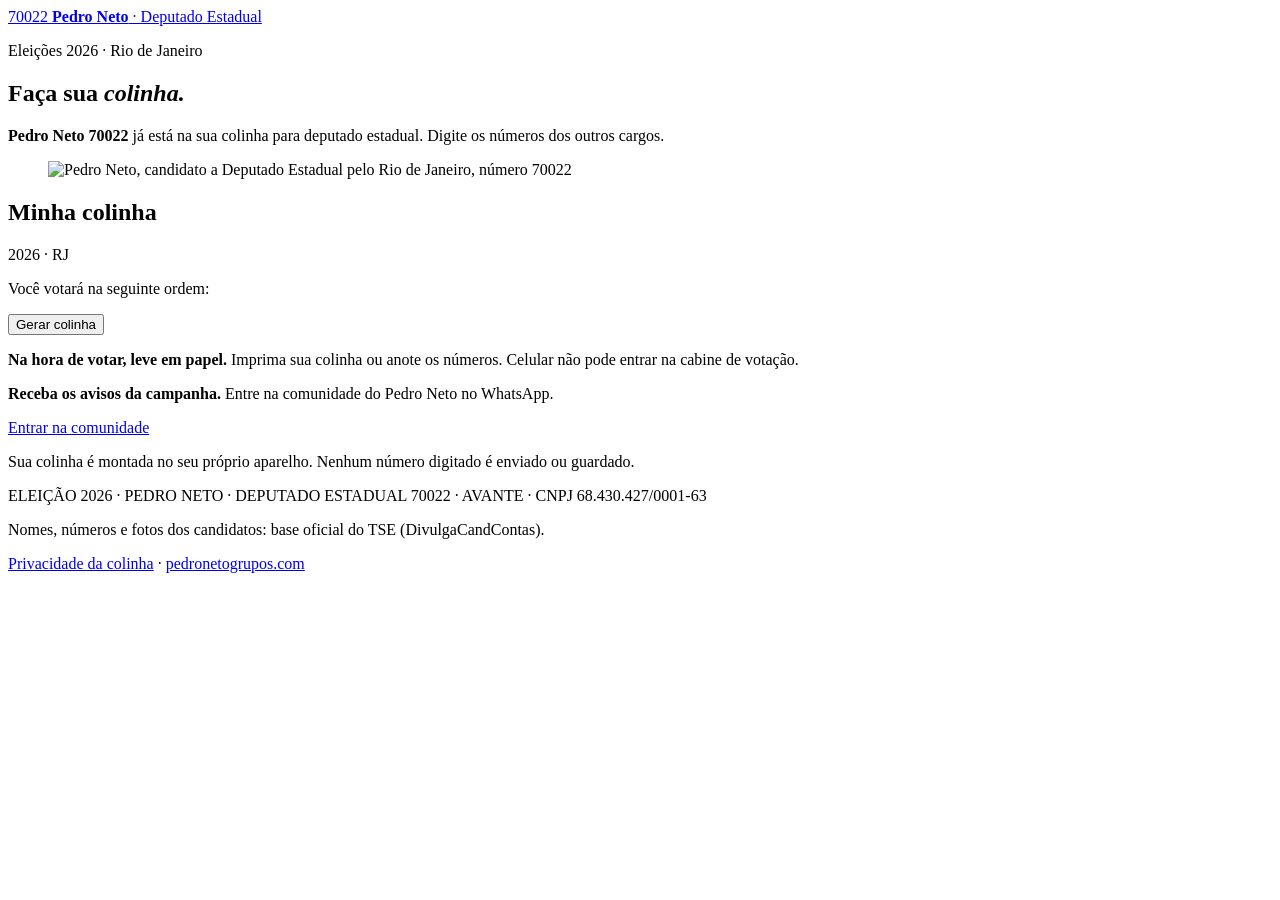
==== commit 1ed0e7fd: "Update index.html" ====
--- a/index.html
+++ b/index.html
@@ -2,6 +2,7 @@
 <html lang="pt-BR">
 <head>
 <meta charset="utf-8">
+<base href="/colinha/">
 <meta name="viewport" content="width=device-width, initial-scale=1, viewport-fit=cover">
 <title>Colinha do Pedro Neto · 70022</title>
 <meta name="description" content="Monte sua colinha para votar no Rio de Janeiro: Pedro Neto 70022 para Deputado Estadual. Digite os outros números, gere a colinha e leve no papel.">
@@ -13,8 +14,8 @@
 <meta property="og:description" content="Faça sua colinha. Pedro Neto 70022 para Deputado Estadual.">
 <meta property="og:image" content="https://www.pedronetogrupos.com/colinha-capa.jpg">
 <meta name="twitter:card" content="summary_large_image">
-<link rel="icon" href="/colinha-pedro-neto.jpg">
-<link rel="stylesheet" href="/style.css">
+<link rel="icon" href="colinha-pedro-neto.jpg">
+<link rel="stylesheet" href="style.css">
 </head>
 <body>
 <!--CORPO-->
@@ -36,7 +37,7 @@
       <p class="lead"><strong>Pedro Neto 70022</strong> já está na sua colinha para deputado estadual. Digite os números dos outros cargos.</p>
     </div>
     <figure class="capa">
-      <img src="/colinha-capa.jpg" width="1080" height="1080" alt="Pedro Neto, candidato a Deputado Estadual pelo Rio de Janeiro, número 70022">
+      <img src="colinha-capa.jpg" width="1080" height="1080" alt="Pedro Neto, candidato a Deputado Estadual pelo Rio de Janeiro, número 70022">
     </figure>
   </section>
 
@@ -58,17 +59,20 @@
 
   <aside class="aviso">
     <p><strong>Na hora de votar, leve em papel.</strong> Imprima sua colinha ou anote os números. Celular não pode entrar na cabine de votação.</p>
-    <aside class="comunidade">
-  <p><strong>Receba os avisos da campanha.</strong> Entre na comunidade do Pedro Neto no WhatsApp.</p>
-  <a class="btn-comunidade" href="https://chat.whatsapp.com/CNJnfIcoG7zHifPl9tbJ41" target="_blank" rel="noopener">Entrar na comunidade</a>
-</aside>
-<p class="privacidade">Sua colinha é montada no seu próprio aparelho. Nenhum número digitado é enviado ou guardado.</p>
+  </aside>
+
+  <aside class="comunidade">
+    <p><strong>Receba os avisos da campanha.</strong> Entre na comunidade do Pedro Neto no WhatsApp.</p>
+    <a class="btn-comunidade" href="https://chat.whatsapp.com/CNJnfIcoG7zHifPl9tbJ41" target="_blank" rel="noopener">Entrar na comunidade</a>
+  </aside>
+
+  <p class="privacidade">Sua colinha é montada no seu próprio aparelho. Nenhum número digitado é enviado ou guardado.</p>
 </main>
 
 <footer class="rodape">
   <p>ELEIÇÃO 2026 · PEDRO NETO · DEPUTADO ESTADUAL 70022 · AVANTE · CNPJ 68.430.427/0001-63</p>
   <p>Nomes, números e fotos dos candidatos: base oficial do TSE (DivulgaCandContas). <span id="base-data"></span></p>
-  <p><a href="/colinha-privacidade.html" id="link-priv">Privacidade da colinha</a> · <a href="https://www.pedronetogrupos.com/">pedronetogrupos.com</a></p>
+  <p><a href="colinha-privacidade.html" id="link-priv">Privacidade da colinha</a> · <a href="https://www.pedronetogrupos.com/">pedronetogrupos.com</a></p>
 </footer>
 
 <div class="modal" id="modal" hidden>
@@ -94,7 +98,7 @@
 
 <div id="impressao" aria-hidden="true"><img id="img-impressao" alt=""></div>
 <!--/CORPO-->
-<script src="/colinha-config.js"></script>
-<script src="/colinha-app.js"></script>
+<script src="colinha-config.js"></script>
+<script src="colinha-app.js"></script>
 </body>
 </html>
